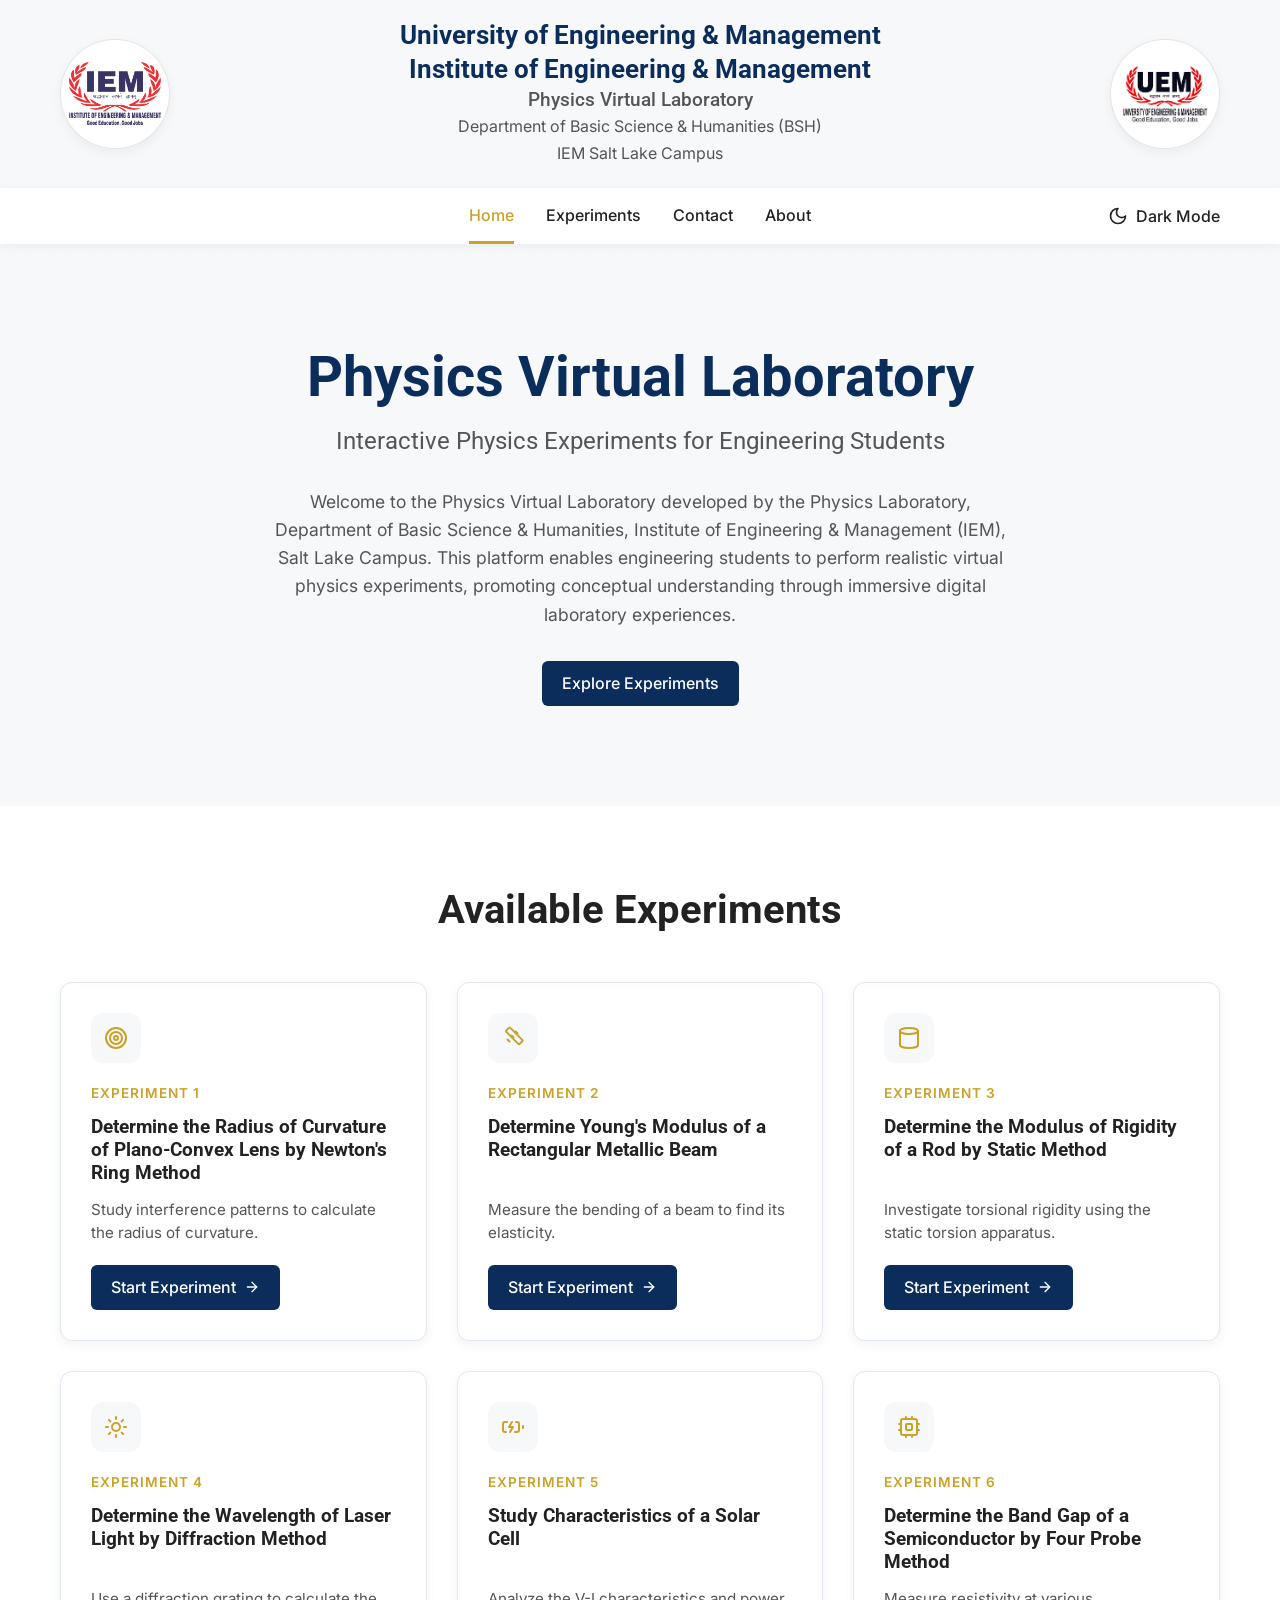
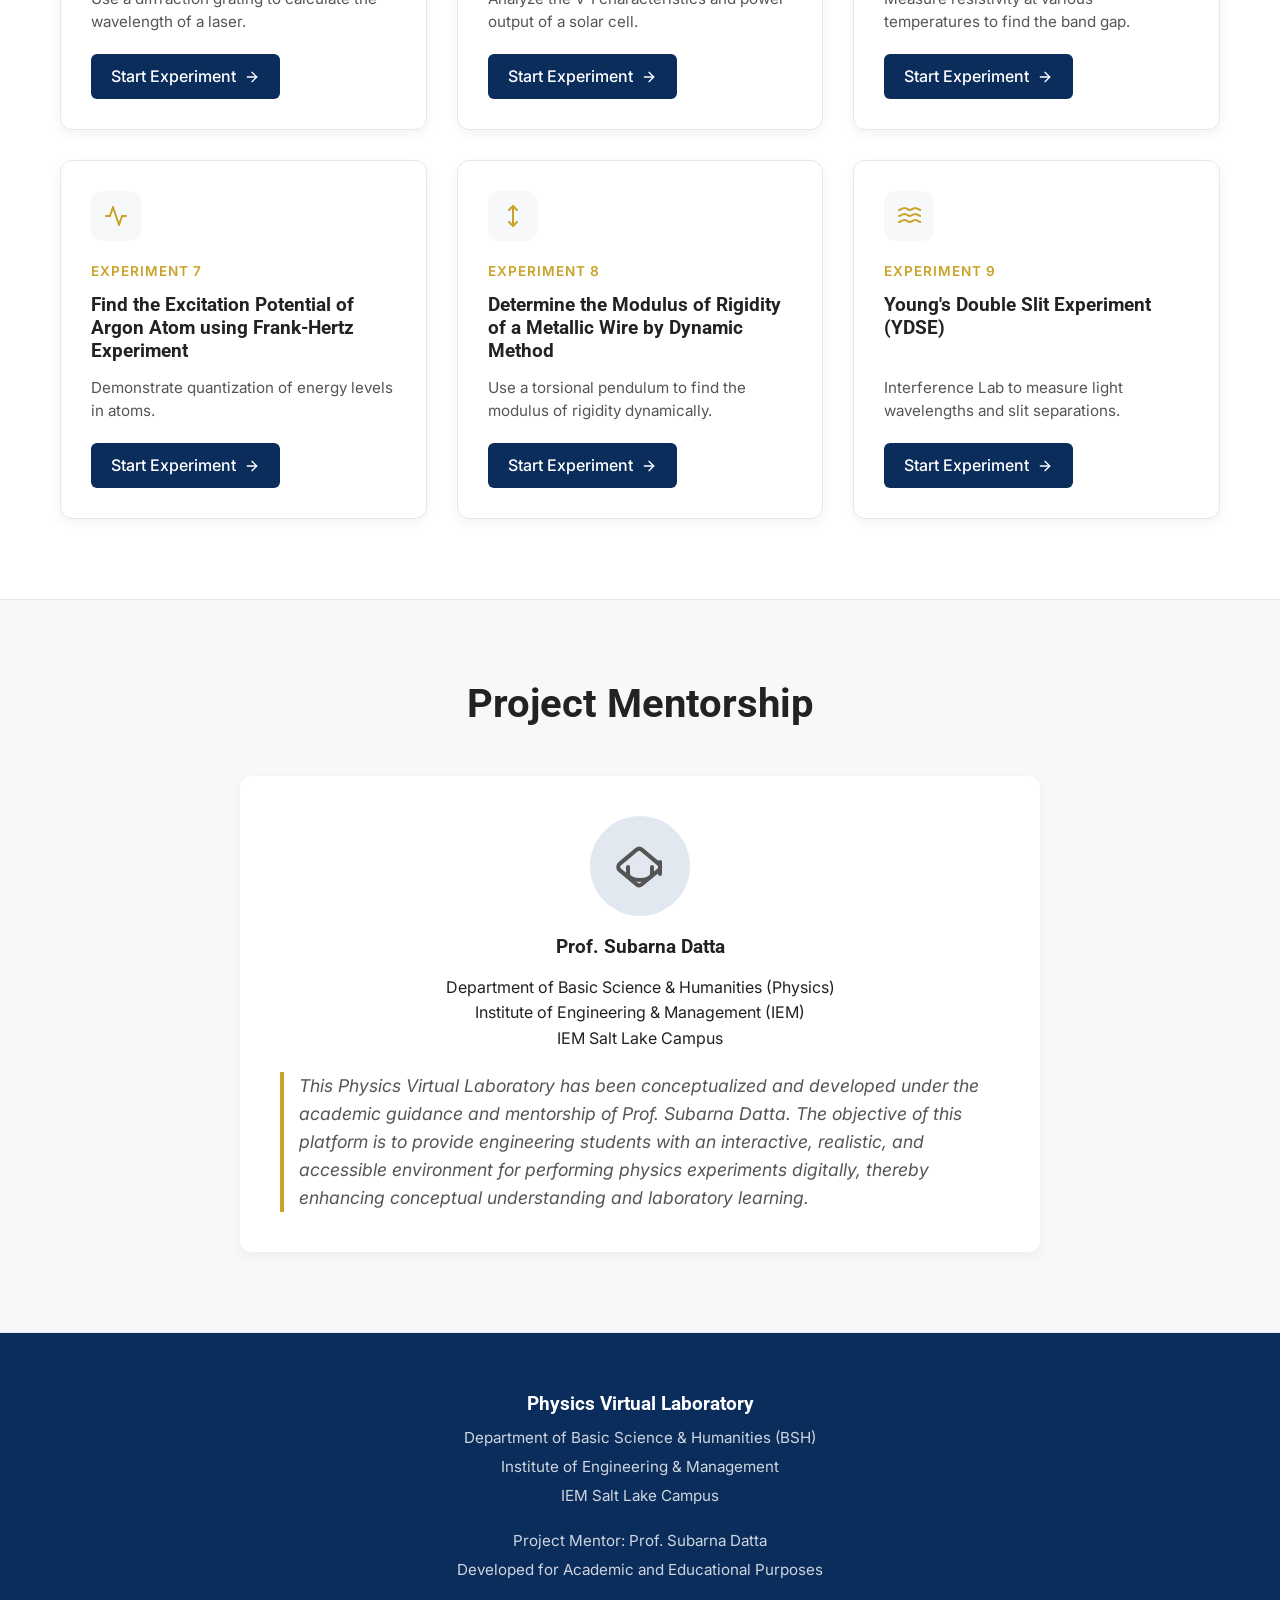
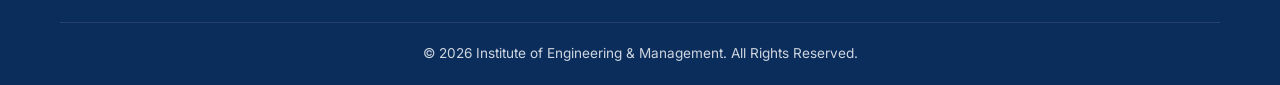
==== index.html @ 0cad0d35 "added the homepage" ====
<!DOCTYPE html>
<html lang="en">
<head>
  <meta charset="UTF-8">
  <meta name="viewport" content="width=device-width, initial-scale=1.0">
  <meta name="description" content="Physics Virtual Laboratory - Institute of Engineering & Management (IEM), Salt Lake Campus">
  <title>Physics Virtual Laboratory | IEM</title>
  
  <!-- Fonts -->
  <link rel="preconnect" href="https://fonts.googleapis.com">
  <link rel="preconnect" href="https://fonts.gstatic.com" crossorigin>
  <link href="https://fonts.googleapis.com/css2?family=Inter:wght@400;500;600&family=Roboto:wght@400;500;700&display=swap" rel="stylesheet">
  
  <!-- CSS -->
  <link rel="stylesheet" href="css/style.css">
</head>
<body>

  <!-- Header -->
  <header class="header">
    <div class="container">
      <div class="logo-container">
        <img src="assets/logos/iem-logo.png" alt="IEM Logo">
      </div>
      
      <div class="university-info">
        <h1 class="data-university">University of Engineering & Management</h1>
        <h2 class="data-institute">Institute of Engineering & Management</h2>
        <h3 class="data-website-name">Physics Virtual Laboratory</h3>
        <p class="data-sub-department">Department of Basic Science & Humanities (BSH)</p>
        <p class="data-campus">IEM Salt Lake Campus</p>
      </div>

      <div class="logo-container">
        <img src="assets/logos/uem-logo.png" alt="UEM Logo">
      </div>
    </div>
  </header>

  <!-- Navigation -->
  <nav class="navbar">
    <div class="container">
      <ul class="nav-links" id="nav-links">
        <li><a href="index.html" class="nav-link active">Home</a></li>
        <li><a href="#experiments" class="nav-link">Experiments</a></li>
        <li><a href="#contact" class="nav-link">Contact</a></li>
        <li><a href="about.html" class="nav-link">About</a></li>
        
      </ul>
      
      <button class="theme-toggle" id="theme-toggle" aria-label="Toggle Dark Mode">
        <svg xmlns="http://www.w3.org/2000/svg" width="20" height="20" viewBox="0 0 24 24" fill="none" stroke="currentColor" stroke-width="2" stroke-linecap="round" stroke-linejoin="round" class="lucide lucide-moon"><path d="M12 3a6 6 0 0 0 9 9 9 9 0 1 1-9-9Z"/></svg>
        Dark Mode
      </button>

      <button class="hamburger" id="hamburger" aria-label="Toggle Menu">
        <svg xmlns="http://www.w3.org/2000/svg" width="24" height="24" viewBox="0 0 24 24" fill="none" stroke="currentColor" stroke-width="2" stroke-linecap="round" stroke-linejoin="round" class="lucide lucide-menu"><line x1="4" x2="20" y1="12" y2="12"/><line x1="4" x2="20" y1="6" y2="6"/><line x1="4" x2="20" y1="18" y2="18"/></svg>
      </button>
    </div>
  </nav>

  <!-- Hero Section -->
  <main>
    <section class="hero">
      <div class="container hero-content">
        <h1 class="data-website-name">Physics Virtual Laboratory</h1>
        <h2 class="data-hero-subtitle">Interactive Physics Experiments for Engineering Students</h2>
        <p class="data-hero-description">Welcome to the Physics Virtual Laboratory developed by the Physics Laboratory, Department of Basic Science & Humanities, Institute of Engineering & Management (IEM), Salt Lake Campus. This platform enables engineering students to perform realistic virtual physics experiments, promoting conceptual understanding through immersive digital laboratory experiences.</p>
        <a href="#experiments" class="btn">Explore Experiments</a>
      </div>
    </section>

    <!-- Available Experiments -->
    <section id="experiments" class="section">
      <div class="container">
        <h2 class="section-title">Available Experiments</h2>
        <div class="experiments-grid" id="experiments-grid">
          <!-- Cards will be dynamically injected here by JS -->
        </div>
      </div>
    </section>

    <!-- Mentorship Section -->
    <section class="section mentorship-section">
      <div class="container">
        <h2 class="section-title">Project Mentorship</h2>
        <div class="mentor-card">
          <div class="mentor-image">
            <svg xmlns="http://www.w3.org/2000/svg" width="48" height="48" viewBox="0 0 24 24" fill="none" stroke="currentColor" stroke-width="2" stroke-linecap="round" stroke-linejoin="round" class="lucide lucide-graduation-cap"><path d="M21.42 10.922a2 2 0 0 1-.019 3.138l-8.5 7.107a2 2 0 0 1-2.541.001l-8.5-7.106a2 2 0 0 1-.039-3.118l8.5-7.129a2 2 0 0 1 2.538 0l8.5 7.107Z"/><path d="M22 10v6"/><path d="M6 12.5V16a6 3 0 0 0 12 0v-3.5"/></svg>
          </div>
          <h3 class="data-mentor-name">Prof. Subarna Datta</h3>
          <p class="data-mentor-dept">Department of Basic Science & Humanities (Physics)</p>
          <p class="data-mentor-inst">Institute of Engineering & Management (IEM)</p>
          <p class="data-campus">Salt Lake Campus</p>
          
          <div class="mentor-quote data-mentor-quote">
            This Physics Virtual Laboratory has been conceptualized and developed under the academic guidance and mentorship of Prof. Subarna Datta. The objective of this platform is to provide engineering students with an interactive, realistic, and accessible environment for performing physics experiments digitally, thereby enhancing conceptual understanding and laboratory learning.
          </div>
        </div>
      </div>
    </section>
  </main>

  <!-- Footer -->
  <footer class="footer" id="contact">
    <div class="container">
      <h3 class="data-website-name">Physics Virtual Laboratory</h3>
      <p class="data-sub-department">Department of Basic Science & Humanities</p>
      <p class="data-institute">Institute of Engineering & Management</p>
      <p class="data-campus">Salt Lake Campus</p>
      
      <div style="margin-top: 20px;">
        <p>Project Mentor: <span class="data-mentor-name">Prof. Subarna Datta</span></p>
        <p>Developed for Academic and Educational Purposes</p>
      </div>

      <div class="footer-bottom">
        &copy; <span class="data-academic-year">2026</span> <span class="data-institute">Institute of Engineering & Management</span>. All Rights Reserved.
      </div>
    </div>
  </footer>

  <!-- Scripts -->
  <script type="module" src="js/script.js"></script>
</body>
</html>
---- css/style.css ----
/* style.css */

/* CSS Variables for Theming */
:root {
  /* Light Theme Colors (Default) */
  --bg-color: #FFFFFF;
  --bg-secondary: #F7F8FA;
  --primary-color: #0B2D5C;
  --accent-color: #C9A227;
  --text-primary: #222222;
  --text-secondary: #555555;
  --card-bg: #FFFFFF;
  --card-shadow: 0 4px 12px rgba(0, 0, 0, 0.05);
  --border-color: #E2E8F0;
  --navbar-bg: rgba(255, 255, 255, 0.95);
  --navbar-shadow: 0 2px 10px rgba(0, 0, 0, 0.05);
  --link-color: #0B2D5C;
  --logo-bg: #FFFFFF;
  --logo-border: rgba(0,0,0,0.1);
  --accordion-bg: #F7F8FA;
  --accordion-hover: #EEEEEE;
  
  /* Fonts */
  --font-main: 'Inter', -apple-system, BlinkMacSystemFont, 'Segoe UI', Roboto, Helvetica, Arial, sans-serif;
  --font-heading: 'Roboto', 'Inter', sans-serif;
}

[data-theme="dark"] {
  /* Dark Theme Colors */
  --bg-color: #121212;
  --bg-secondary: #1E1E1E;
  --primary-color: #1E1E1E;
  --accent-color: #C9A227;
  --text-primary: #F5F5F5;
  --text-secondary: #BDBDBD;
  --card-bg: #252525;
  --card-shadow: 0 4px 12px rgba(0, 0, 0, 0.2);
  --border-color: #333333;
  --navbar-bg: rgba(18, 18, 18, 0.95);
  --navbar-shadow: 0 2px 10px rgba(0, 0, 0, 0.5);
  --link-color: #6EA8FE;
  --logo-bg: #FFFFFF; /* Kept white to blend with logo's white background */
  --logo-border: rgba(255,255,255,0.1);
  --accordion-bg: #2A2A2A;
  --accordion-hover: #333333;
}

/* Base Reset & Typography */
* {
  margin: 0;
  padding: 0;
  box-sizing: border-box;
}

html {
  scroll-behavior: smooth;
}

body {
  font-family: var(--font-main);
  background-color: var(--bg-color);
  color: var(--text-primary);
  line-height: 1.6;
  transition: background-color 0.3s ease, color 0.3s ease;
  overflow-x: hidden;
}

h1, h2, h3, h4, h5, h6 {
  font-family: var(--font-heading);
  font-weight: 700;
  line-height: 1.2;
  margin-bottom: 1rem;
}

a {
  color: var(--link-color);
  text-decoration: none;
  transition: color 0.2s ease;
}

a:hover {
  text-decoration: underline;
}

ul {
  list-style: none;
}

img {
  max-width: 100%;
  height: auto;
  display: block;
}

button {
  cursor: pointer;
  font-family: inherit;
  border: none;
  outline: none;
}

/* Layout Utilities */
.container {
  max-width: 1200px;
  margin: 0 auto;
  padding: 0 20px;
}

.section {
  padding: 80px 0;
}

.section-title {
  text-align: center;
  font-size: 2.5rem;
  margin-bottom: 3rem;
  color: var(--text-primary);
}

/* Header Elements */
.header {
  background-color: var(--bg-secondary);
  padding: 20px 0;
  box-shadow: 0 1px 3px rgba(0,0,0,0.05);
}

.header .container {
  display: flex;
  justify-content: space-between;
  align-items: center;
}

.logo-container {
  width: 110px;
  height: 110px;
  background-color: var(--logo-bg);
  border: 1px solid var(--logo-border);
  border-radius: 50%;
  display: flex;
  justify-content: center;
  align-items: center;
  box-shadow: var(--card-shadow);
  transition: background-color 0.3s ease;
  overflow: hidden;
  padding: 8px;
}

.logo-container img {
  width: 100%;
  height: auto;
  object-fit: contain;
}

.university-info {
  text-align: center;
}

.university-info h1, .university-info h2 {
  font-size: 1.6rem;
  color: var(--primary-color);
  margin-bottom: 0.2rem;
  font-weight: 700;
}

[data-theme="dark"] .university-info h1, [data-theme="dark"] .university-info h2 {
    color: var(--text-primary);
}

.university-info h3 {
  font-size: 1.2rem;
  font-weight: 500;
  color: var(--text-secondary);
  margin-bottom: 0.2rem;
}

.university-info p {
  font-size: 1rem;
  font-weight: 400;
  color: var(--text-secondary);
  margin-bottom: 0.1rem;
}

/* Navigation */
.navbar {
  background-color: var(--navbar-bg);
  box-shadow: var(--navbar-shadow);
  position: sticky;
  top: 0;
  z-index: 1000;
  backdrop-filter: blur(10px);
  transition: background-color 0.3s ease;
}

.navbar .container {
  position: relative;
  display: flex;
  justify-content: center;
  align-items: center;
}

.nav-links {
  display: flex;
  gap: 2rem;
}

.nav-link {
  display: flex;
  align-items: center;
  gap: 0.5rem;
  padding: 15px 0;
  color: var(--text-primary);
  font-weight: 500;
  position: relative;
}

.nav-link:hover {
  text-decoration: none;
  color: var(--accent-color);
}

.nav-link::after {
  content: '';
  position: absolute;
  bottom: 0;
  left: 0;
  width: 0;
  height: 3px;
  background-color: var(--accent-color);
  transition: width 0.3s ease;
}

.nav-link:hover::after,
.nav-link.active::after {
  width: 100%;
}

.nav-link.active {
  color: var(--accent-color);
}

.nav-link svg {
  width: 18px;
  height: 18px;
}

.theme-toggle {
  position: absolute;
  right: 20px;
  background: none;
  border: none;
  color: var(--text-primary);
  cursor: pointer;
  display: flex;
  align-items: center;
  gap: 0.5rem;
  font-size: 1rem;
  font-weight: 500;
  padding: 15px 0;
  transition: color 0.2s ease;
}

.theme-toggle:hover {
  color: var(--accent-color);
}

.hamburger {
  display: none;
  background: none;
  border: none;
  color: var(--text-primary);
  font-size: 1.5rem;
  cursor: pointer;
}

/* Hero Section */
.hero {
  background-color: var(--bg-secondary);
  padding: 100px 0;
  text-align: center;
  position: relative;
  overflow: hidden;
}

.hero::before {
  content: '';
  position: absolute;
  top: 0;
  left: 0;
  right: 0;
  bottom: 0;
  background-image: radial-gradient(var(--border-color) 1px, transparent 1px);
  background-size: 20px 20px;
  opacity: 0.3;
  z-index: 0;
}

[data-theme="dark"] .hero::before {
    opacity: 0.05;
}

.hero-content {
  position: relative;
  z-index: 1;
  max-width: 800px;
  margin: 0 auto;
}

.hero h1 {
  font-size: 3.5rem;
  color: var(--primary-color);
  margin-bottom: 1rem;
}

[data-theme="dark"] .hero h1 {
    color: var(--text-primary);
}

.hero h2 {
  font-size: 1.5rem;
  font-weight: 400;
  color: var(--text-secondary);
  margin-bottom: 2rem;
}

.hero p {
  font-size: 1.1rem;
  color: var(--text-secondary);
  margin-bottom: 2rem;
}

/* Experiment Cards */
.experiments-grid {
  display: grid;
  grid-template-columns: repeat(3, 1fr);
  gap: 30px;
}

.experiment-card {
  background-color: var(--card-bg);
  border-radius: 12px;
  padding: 30px;
  box-shadow: var(--card-shadow);
  transition: transform 0.3s ease, box-shadow 0.3s ease;
  display: flex;
  flex-direction: column;
  height: 100%;
  border: 1px solid var(--border-color);
}

.experiment-card:hover {
  transform: translateY(-5px);
  box-shadow: 0 10px 25px rgba(0,0,0,0.1);
}

[data-theme="dark"] .experiment-card:hover {
    box-shadow: 0 10px 25px rgba(0,0,0,0.4);
}

.experiment-icon {
  width: 50px;
  height: 50px;
  background-color: var(--bg-secondary);
  border-radius: 12px;
  display: flex;
  justify-content: center;
  align-items: center;
  margin-bottom: 20px;
  color: var(--accent-color);
}

.experiment-icon svg {
  width: 24px;
  height: 24px;
}

.experiment-number {
  font-size: 0.85rem;
  font-weight: 600;
  color: var(--accent-color);
  text-transform: uppercase;
  letter-spacing: 1px;
  margin-bottom: 10px;
}

.experiment-title {
  font-size: 1.2rem;
  margin-bottom: 15px;
  color: var(--text-primary);
  flex-grow: 1;
}

.experiment-desc {
  font-size: 0.95rem;
  color: var(--text-secondary);
  margin-bottom: 20px;
  line-height: 1.5;
}

.btn {
  display: inline-flex;
  align-items: center;
  justify-content: center;
  gap: 8px;
  padding: 10px 20px;
  background-color: var(--primary-color);
  color: #fff;
  border-radius: 6px;
  font-weight: 500;
  transition: background-color 0.2s ease, transform 0.1s ease;
  text-decoration: none;
}

[data-theme="dark"] .btn {
  background-color: var(--accent-color);
  color: #000;
}

.btn:hover {
  background-color: var(--accent-color);
  color: #000;
  text-decoration: none;
}

[data-theme="dark"] .btn:hover {
  background-color: #e0b838;
}

.btn:active {
  transform: scale(0.98);
}

.btn-secondary {
  background-color: var(--bg-secondary);
  color: var(--text-primary);
  border: 1px solid var(--border-color);
}

.btn-secondary:hover {
  background-color: var(--border-color);
  color: var(--text-primary);
}

/* Mentorship Section */
.mentorship-section {
  background-color: var(--bg-secondary);
  border-top: 1px solid var(--border-color);
  border-bottom: 1px solid var(--border-color);
}

.mentor-card {
  background-color: var(--card-bg);
  padding: 40px;
  border-radius: 12px;
  box-shadow: var(--card-shadow);
  max-width: 800px;
  margin: 0 auto;
  text-align: center;
}

.mentor-image {
  width: 100px;
  height: 100px;
  border-radius: 50%;
  background-color: var(--border-color);
  margin: 0 auto 20px;
  display: flex;
  justify-content: center;
  align-items: center;
  color: var(--text-secondary);
}

.mentor-quote {
  font-style: italic;
  color: var(--text-secondary);
  font-size: 1.1rem;
  margin-top: 20px;
  border-left: 4px solid var(--accent-color);
  padding-left: 15px;
  text-align: left;
}

/* Footer */
.footer {
  background-color: #0B2D5C;
  color: rgba(255, 255, 255, 0.8);
  padding: 60px 0 20px;
  text-align: center;
}

[data-theme="dark"] .footer {
  background-color: #0a0a0a;
  border-top: 1px solid var(--border-color);
}

.footer h3 {
  color: #ffffff;
  margin-bottom: 10px;
}

.footer p {
  margin-bottom: 5px;
  font-size: 0.95rem;
}

.footer-bottom {
  margin-top: 40px;
  padding-top: 20px;
  border-top: 1px solid rgba(255, 255, 255, 0.1);
  font-size: 0.85rem;
}

/* Experiment Page Specifics */
.breadcrumb {
  padding: 20px 0;
  display: flex;
  gap: 10px;
  font-size: 0.9rem;
  color: var(--text-secondary);
  align-items: center;
}

.breadcrumb a {
  color: var(--text-secondary);
}

.breadcrumb a:hover {
  color: var(--accent-color);
}

.experiment-hero {
  text-align: center;
  padding: 60px 0;
  background-color: var(--bg-secondary);
  border-bottom: 1px solid var(--border-color);
}

.experiment-hero h1 {
  font-size: 2.5rem;
  color: var(--primary-color);
  margin-bottom: 1rem;
  max-width: 900px;
  margin-left: auto;
  margin-right: auto;
}

[data-theme="dark"] .experiment-hero h1 {
  color: var(--text-primary);
}

/* Contributors Accordion */
.contributors-section {
  max-width: 800px;
  margin: 40px auto;
}

.contributors-toggle {
  width: 100%;
  padding: 15px 20px;
  background-color: var(--accordion-bg);
  border: 1px solid var(--border-color);
  border-radius: 8px;
  display: flex;
  justify-content: space-between;
  align-items: center;
  font-size: 1.1rem;
  font-weight: 600;
  color: var(--text-primary);
  transition: background-color 0.2s ease;
}

.contributors-toggle:hover {
  background-color: var(--accordion-hover);
}

.contributors-content {
  max-height: 0;
  overflow: hidden;
  transition: max-height 0.4s ease-out;
}

.contributors-content.open {
  max-height: 2000px; /* large enough to contain all content */
  transition: max-height 0.4s ease-in;
}

.contributors-grid {
  display: grid;
  grid-template-columns: repeat(auto-fill, minmax(250px, 1fr));
  gap: 20px;
  padding: 20px 0;
}

.contributor-card {
  background-color: var(--card-bg);
  border: 1px solid var(--border-color);
  border-radius: 8px;
  padding: 20px;
  text-align: center;
  box-shadow: var(--card-shadow);
}

.contributor-img {
  width: 80px;
  height: 80px;
  border-radius: 50%;
  background-color: var(--bg-secondary);
  margin: 0 auto 15px;
  display: flex;
  justify-content: center;
  align-items: center;
  color: var(--text-secondary);
}

.contributor-name {
  font-weight: 600;
  font-size: 1.1rem;
  margin-bottom: 5px;
  color: var(--text-primary);
}

.contributor-role {
  font-size: 0.85rem;
  color: var(--text-secondary);
  margin-bottom: 15px;
  text-transform: uppercase;
  letter-spacing: 1px;
}

.contributor-btn {
  font-size: 0.9rem;
  padding: 8px 15px;
  width: 100%;
}

.contributor-btn:disabled {
  background-color: var(--border-color);
  color: var(--text-secondary);
  cursor: not-allowed;
  transform: none;
}

/* About & Contact Page */
.content-wrapper {
  max-width: 800px;
  margin: 0 auto;
}

.content-block {
  margin-bottom: 40px;
}

.content-block h2 {
  border-bottom: 2px solid var(--accent-color);
  padding-bottom: 10px;
  display: inline-block;
}

/* Responsive */
@media (max-width: 992px) {
  .experiments-grid {
    grid-template-columns: repeat(2, 1fr);
  }
  
  .university-info h1 {
    font-size: 1.5rem;
  }
}

@media (max-width: 768px) {
  .experiments-grid {
    grid-template-columns: 1fr;
  }
  
  .header .container {
    flex-direction: column;
    text-align: center;
    gap: 15px;
  }
  
  .logo-container {
    display: none; /* Hide logos on mobile to save space, or resize them */
  }

  .nav-links {
    display: none;
    flex-direction: column;
    width: 100%;
    position: absolute;
    top: 100%;
    left: 0;
    background-color: var(--navbar-bg);
    box-shadow: 0 5px 10px rgba(0,0,0,0.1);
    padding: 20px;
    gap: 15px;
  }
  
  .nav-links.active {
    display: flex;
  }
  
  .navbar .container {
    justify-content: space-between;
  }
  
  .hamburger {
    display: block;
    margin-left: auto;
  }
  
  .hero h1 {
    font-size: 2.5rem;
  }
}
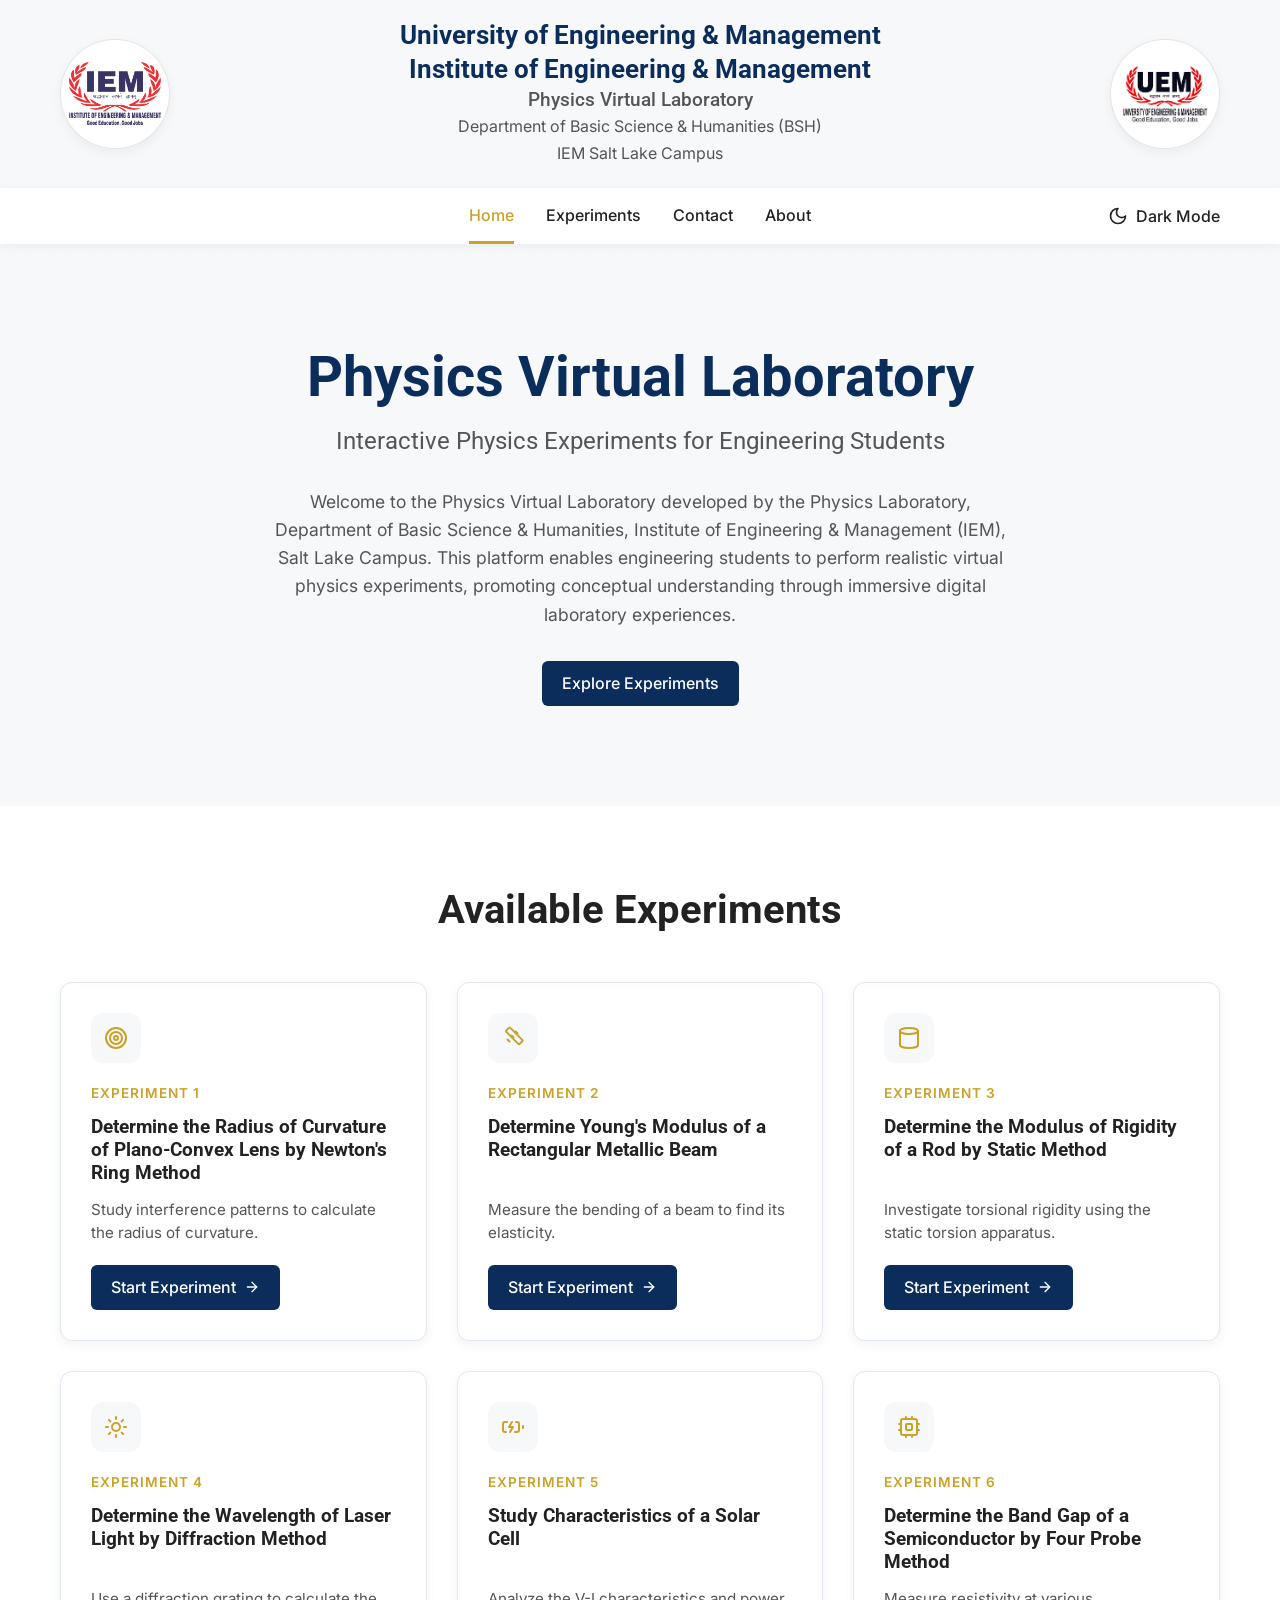
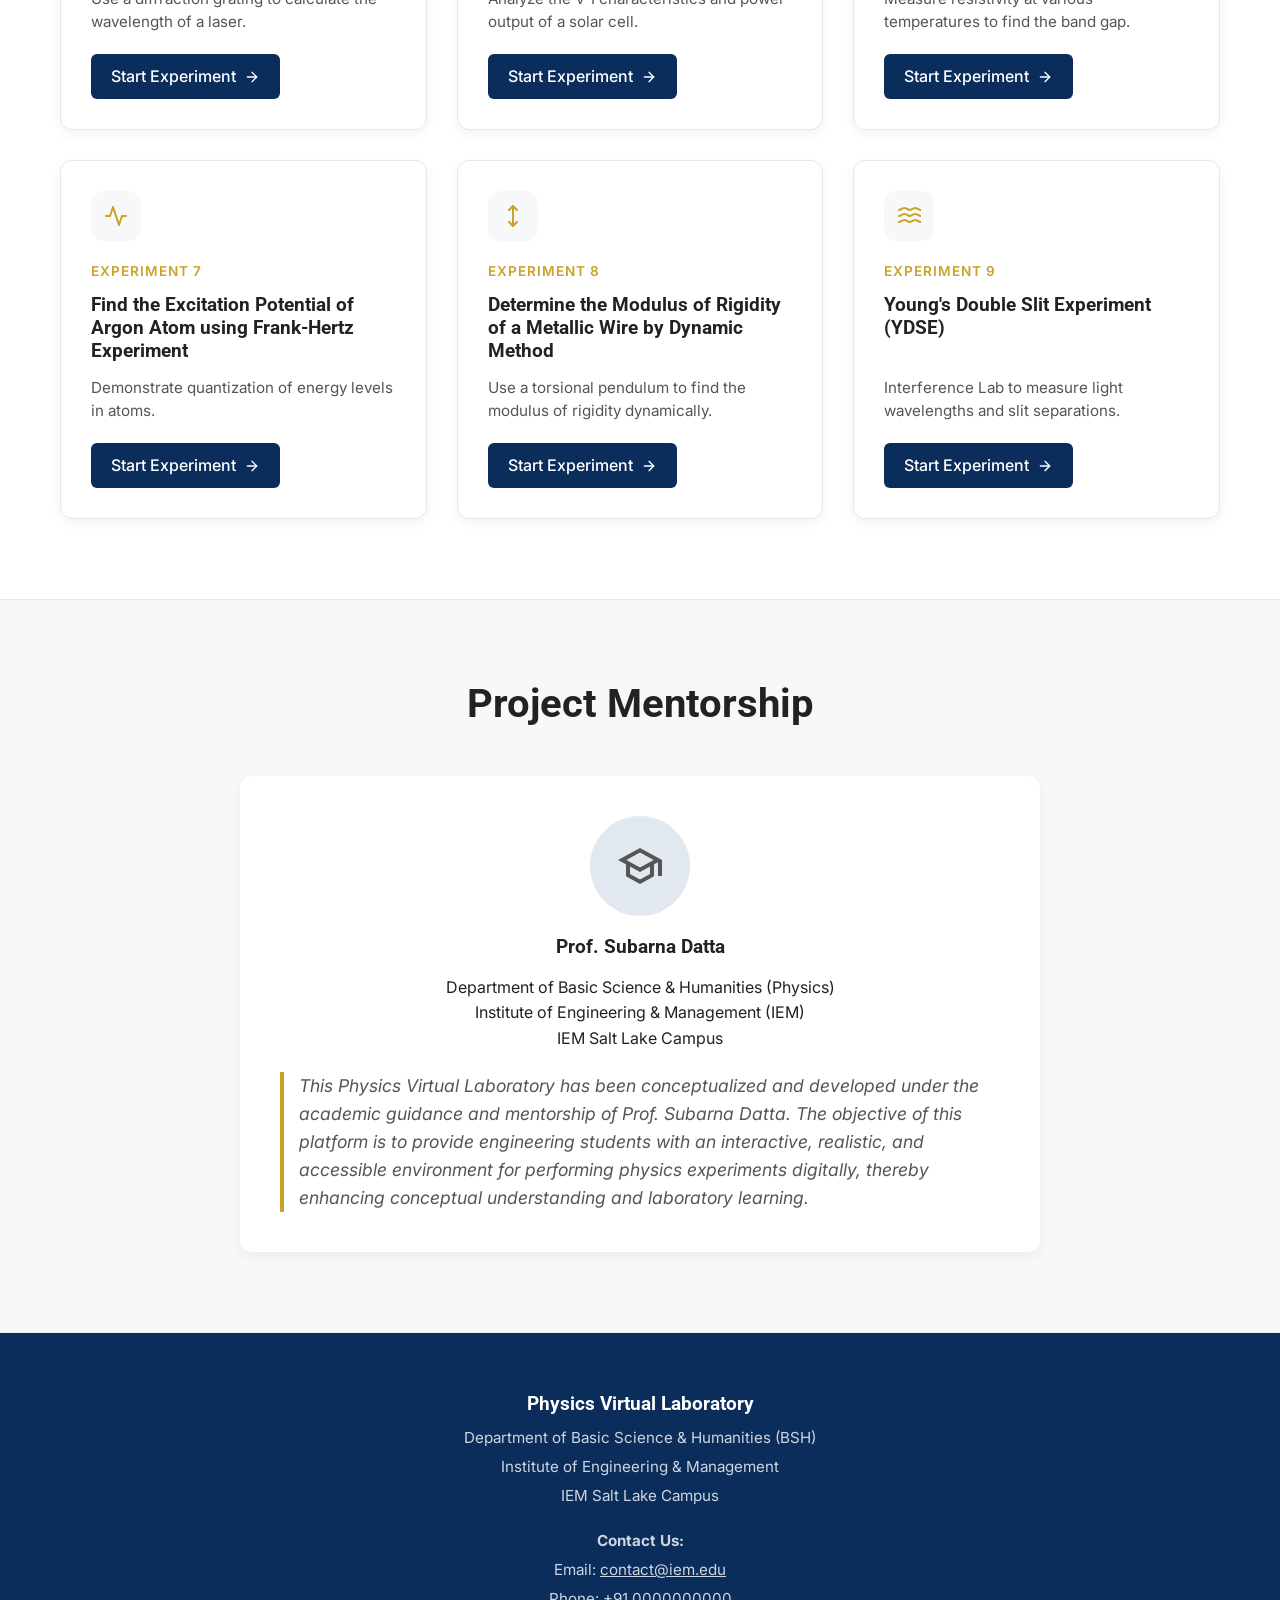
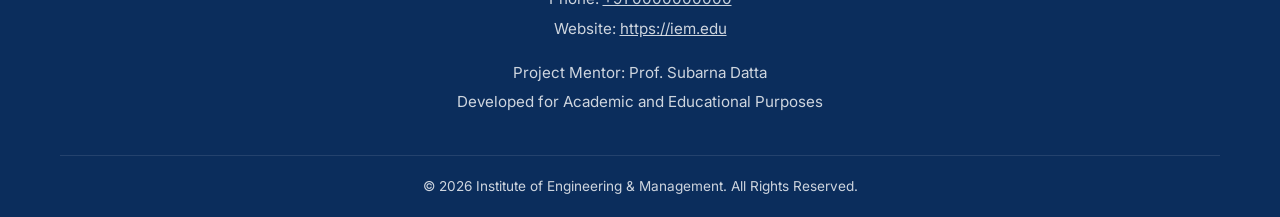
==== commit 1ecfaec4: "feat: implement dynamic data population and add contact information sections to homepage and about p" ====
--- a/index.html
+++ b/index.html
@@ -86,7 +86,7 @@
         <h2 class="section-title">Project Mentorship</h2>
         <div class="mentor-card">
           <div class="mentor-image">
-            <svg xmlns="http://www.w3.org/2000/svg" width="48" height="48" viewBox="0 0 24 24" fill="none" stroke="currentColor" stroke-width="2" stroke-linecap="round" stroke-linejoin="round" class="lucide lucide-graduation-cap"><path d="M21.42 10.922a2 2 0 0 1-.019 3.138l-8.5 7.107a2 2 0 0 1-2.541.001l-8.5-7.106a2 2 0 0 1-.039-3.118l8.5-7.129a2 2 0 0 1 2.538 0l8.5 7.107Z"/><path d="M22 10v6"/><path d="M6 12.5V16a6 3 0 0 0 12 0v-3.5"/></svg>
+            <svg xmlns="http://www.w3.org/2000/svg" width="48" height="48" viewBox="0 0 24 24" fill="currentColor"><path d="M12 3L1 9l4 2.18v6L12 21l7-3.82v-6l2-1.09V17h2V9L12 3zm6.82 6L12 12.72 5.18 9 12 5.28 18.82 9zM17 15.99l-5 2.73-5-2.73v-3.72L12 15l5-2.73v3.72z"/></svg>
           </div>
           <h3 class="data-mentor-name">Prof. Subarna Datta</h3>
           <p class="data-mentor-dept">Department of Basic Science & Humanities (Physics)</p>
@@ -109,6 +109,13 @@
       <p class="data-institute">Institute of Engineering & Management</p>
       <p class="data-campus">Salt Lake Campus</p>
       
+      <div class="contact-info" style="margin-top: 20px;">
+        <p><strong>Contact Us:</strong></p>
+        <p>Email: <a href="#" class="data-contact-email" style="color: inherit; text-decoration: underline;"></a></p>
+        <p>Phone: <a href="#" class="data-contact-phone" style="color: inherit; text-decoration: underline;"></a></p>
+        <p>Website: <a href="#" class="data-contact-website" target="_blank" style="color: inherit; text-decoration: underline;"></a></p>
+      </div>
+
       <div style="margin-top: 20px;">
         <p>Project Mentor: <span class="data-mentor-name">Prof. Subarna Datta</span></p>
         <p>Developed for Academic and Educational Purposes</p>
--- a/css/style.css
+++ b/css/style.css
@@ -672,13 +672,57 @@
   }
   
   .header .container {
-    flex-direction: column;
-    text-align: center;
+    flex-direction: row;
+    flex-wrap: wrap;
+    justify-content: center;
     gap: 15px;
   }
   
   .logo-container {
-    display: none; /* Hide logos on mobile to save space, or resize them */
+    width: 75px;
+    height: 75px;
+    padding: 6px;
+  }
+
+  .university-info {
+    width: 100%;
+    order: 3;
+    margin-top: 5px;
+  }
+
+  /* Typography Adjustments */
+  .university-info h1, .university-info h2 {
+    font-size: 1.3rem;
+  }
+  .university-info h3 {
+    font-size: 1.1rem;
+  }
+  .university-info p {
+    font-size: 0.95rem;
+  }
+
+  .section-title {
+    font-size: 2rem;
+  }
+
+  .hero h1 {
+    font-size: 2.2rem;
+  }
+  
+  .hero h2 {
+    font-size: 1.2rem;
+  }
+  
+  .hero p {
+    font-size: 1rem;
+  }
+  
+  .experiment-hero h1 {
+    font-size: 1.8rem;
+  }
+  
+  .mentor-quote {
+    font-size: 1rem;
   }
 
   .nav-links {
@@ -699,15 +743,18 @@
   }
   
   .navbar .container {
-    justify-content: space-between;
-  }
-  
+    justify-content: flex-end;
+    min-height: 60px;
+  }
+  
+  .theme-toggle {
+    position: static;
+    margin-right: 15px;
+    padding: 0;
+  }
+
   .hamburger {
     display: block;
-    margin-left: auto;
-  }
-  
-  .hero h1 {
-    font-size: 2.5rem;
-  }
-}
+    margin-left: 0;
+  }
+}
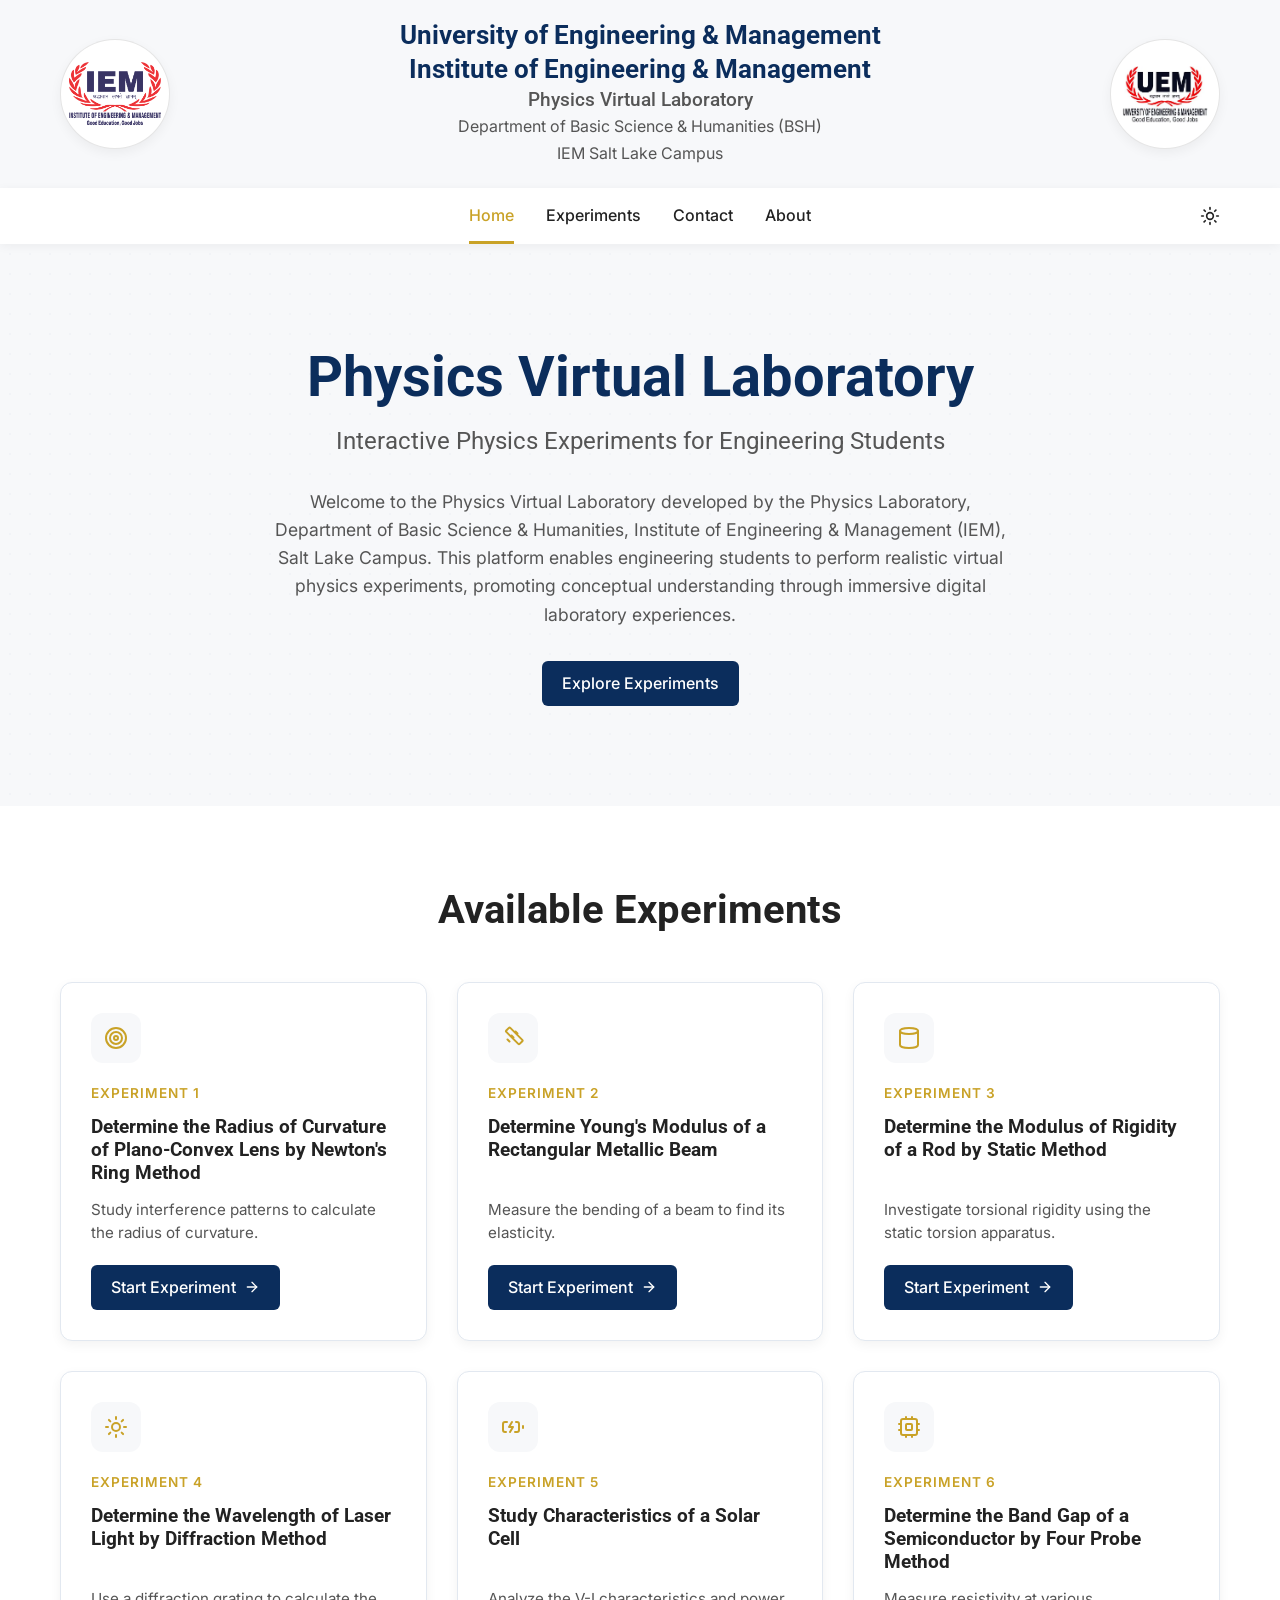
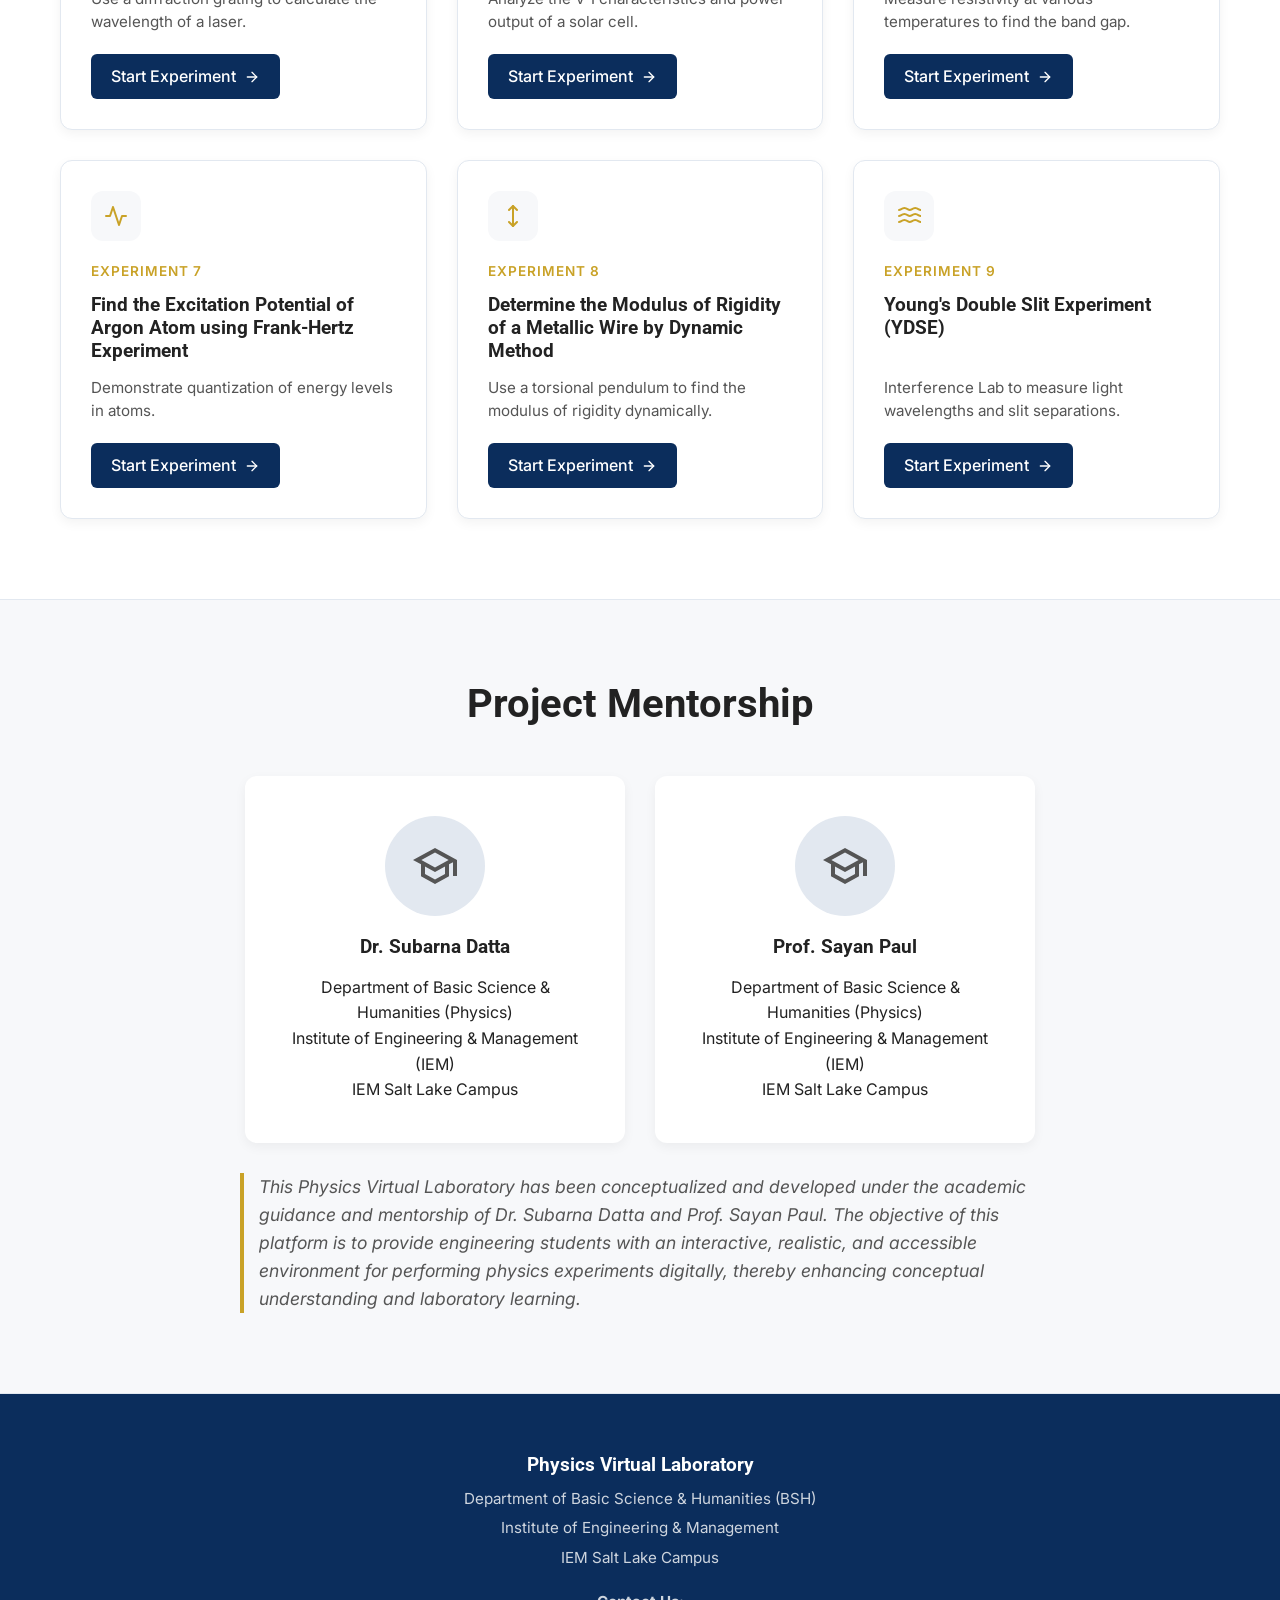
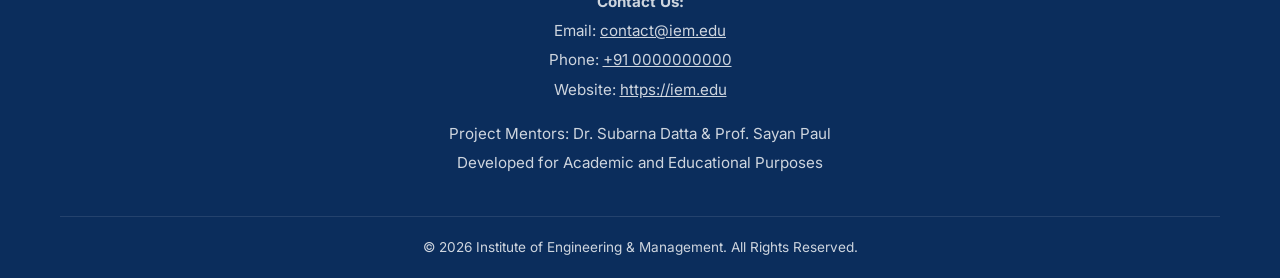
==== commit 63a932e9: "feat: initialize physics virtual laboratory platform with structure for multiple experiments and sit" ====
--- a/index.html
+++ b/index.html
@@ -1,19 +1,24 @@
 <!DOCTYPE html>
 <html lang="en">
+
 <head>
   <meta charset="UTF-8">
   <meta name="viewport" content="width=device-width, initial-scale=1.0">
-  <meta name="description" content="Physics Virtual Laboratory - Institute of Engineering & Management (IEM), Salt Lake Campus">
+  <meta name="description"
+    content="Physics Virtual Laboratory - Institute of Engineering & Management (IEM), Salt Lake Campus">
   <title>Physics Virtual Laboratory | IEM</title>
-  
+
   <!-- Fonts -->
   <link rel="preconnect" href="https://fonts.googleapis.com">
   <link rel="preconnect" href="https://fonts.gstatic.com" crossorigin>
-  <link href="https://fonts.googleapis.com/css2?family=Inter:wght@400;500;600&family=Roboto:wght@400;500;700&display=swap" rel="stylesheet">
-  
+  <link
+    href="https://fonts.googleapis.com/css2?family=Inter:wght@400;500;600&family=Roboto:wght@400;500;700&display=swap"
+    rel="stylesheet">
+
   <!-- CSS -->
   <link rel="stylesheet" href="css/style.css">
 </head>
+
 <body>
 
   <!-- Header -->
@@ -22,7 +27,7 @@
       <div class="logo-container">
         <img src="assets/logos/iem-logo.png" alt="IEM Logo">
       </div>
-      
+
       <div class="university-info">
         <h1 class="data-university">University of Engineering & Management</h1>
         <h2 class="data-institute">Institute of Engineering & Management</h2>
@@ -45,16 +50,33 @@
         <li><a href="#experiments" class="nav-link">Experiments</a></li>
         <li><a href="#contact" class="nav-link">Contact</a></li>
         <li><a href="about.html" class="nav-link">About</a></li>
-        
+
       </ul>
-      
+
       <button class="theme-toggle" id="theme-toggle" aria-label="Toggle Dark Mode">
-        <svg xmlns="http://www.w3.org/2000/svg" width="20" height="20" viewBox="0 0 24 24" fill="none" stroke="currentColor" stroke-width="2" stroke-linecap="round" stroke-linejoin="round" class="lucide lucide-moon"><path d="M12 3a6 6 0 0 0 9 9 9 9 0 1 1-9-9Z"/></svg>
-        Dark Mode
+        <svg xmlns="http://www.w3.org/2000/svg" width="20" height="20" viewBox="0 0 24 24" fill="none"
+          stroke="currentColor" stroke-width="2" stroke-linecap="round" stroke-linejoin="round"
+          class="lucide lucide-sun">
+          <circle cx="12" cy="12" r="4" />
+          <path d="M12 2v2" />
+          <path d="M12 20v2" />
+          <path d="m4.93 4.93 1.41 1.41" />
+          <path d="m17.66 17.66 1.41 1.41" />
+          <path d="M2 12h2" />
+          <path d="M20 12h2" />
+          <path d="m6.34 17.66-1.41 1.41" />
+          <path d="m19.07 4.93-1.41 1.41" />
+        </svg>
       </button>
 
       <button class="hamburger" id="hamburger" aria-label="Toggle Menu">
-        <svg xmlns="http://www.w3.org/2000/svg" width="24" height="24" viewBox="0 0 24 24" fill="none" stroke="currentColor" stroke-width="2" stroke-linecap="round" stroke-linejoin="round" class="lucide lucide-menu"><line x1="4" x2="20" y1="12" y2="12"/><line x1="4" x2="20" y1="6" y2="6"/><line x1="4" x2="20" y1="18" y2="18"/></svg>
+        <svg xmlns="http://www.w3.org/2000/svg" width="24" height="24" viewBox="0 0 24 24" fill="none"
+          stroke="currentColor" stroke-width="2" stroke-linecap="round" stroke-linejoin="round"
+          class="lucide lucide-menu">
+          <line x1="4" x2="20" y1="12" y2="12" />
+          <line x1="4" x2="20" y1="6" y2="6" />
+          <line x1="4" x2="20" y1="18" y2="18" />
+        </svg>
       </button>
     </div>
   </nav>
@@ -65,7 +87,10 @@
       <div class="container hero-content">
         <h1 class="data-website-name">Physics Virtual Laboratory</h1>
         <h2 class="data-hero-subtitle">Interactive Physics Experiments for Engineering Students</h2>
-        <p class="data-hero-description">Welcome to the Physics Virtual Laboratory developed by the Physics Laboratory, Department of Basic Science & Humanities, Institute of Engineering & Management (IEM), Salt Lake Campus. This platform enables engineering students to perform realistic virtual physics experiments, promoting conceptual understanding through immersive digital laboratory experiences.</p>
+        <p class="data-hero-description">Welcome to the Physics Virtual Laboratory developed by the Physics Laboratory,
+          Department of Basic Science & Humanities, Institute of Engineering & Management (IEM), Salt Lake Campus. This
+          platform enables engineering students to perform realistic virtual physics experiments, promoting conceptual
+          understanding through immersive digital laboratory experiences.</p>
         <a href="#experiments" class="btn">Explore Experiments</a>
       </div>
     </section>
@@ -84,17 +109,38 @@
     <section class="section mentorship-section">
       <div class="container">
         <h2 class="section-title">Project Mentorship</h2>
-        <div class="mentor-card">
-          <div class="mentor-image">
-            <svg xmlns="http://www.w3.org/2000/svg" width="48" height="48" viewBox="0 0 24 24" fill="currentColor"><path d="M12 3L1 9l4 2.18v6L12 21l7-3.82v-6l2-1.09V17h2V9L12 3zm6.82 6L12 12.72 5.18 9 12 5.28 18.82 9zM17 15.99l-5 2.73-5-2.73v-3.72L12 15l5-2.73v3.72z"/></svg>
+        <div class="mentors-grid">
+          <div class="mentor-card">
+            <div class="mentor-image">
+              <svg xmlns="http://www.w3.org/2000/svg" width="48" height="48" viewBox="0 0 24 24" fill="currentColor">
+                <path
+                  d="M12 3L1 9l4 2.18v6L12 21l7-3.82v-6l2-1.09V17h2V9L12 3zm6.82 6L12 12.72 5.18 9 12 5.28 18.82 9zM17 15.99l-5 2.73-5-2.73v-3.72L12 15l5-2.73v3.72z" />
+              </svg>
+            </div>
+            <h3>Dr. Subarna Datta</h3>
+            <p class="data-mentor-dept">Department of Basic Science &amp; Humanities (Physics)</p>
+            <p class="data-mentor-inst">Institute of Engineering &amp; Management (IEM)</p>
+            <p class="data-campus">Salt Lake Campus</p>
           </div>
-          <h3 class="data-mentor-name">Prof. Subarna Datta</h3>
-          <p class="data-mentor-dept">Department of Basic Science & Humanities (Physics)</p>
-          <p class="data-mentor-inst">Institute of Engineering & Management (IEM)</p>
-          <p class="data-campus">Salt Lake Campus</p>
-          
+          <div class="mentor-card">
+            <div class="mentor-image">
+              <svg xmlns="http://www.w3.org/2000/svg" width="48" height="48" viewBox="0 0 24 24" fill="currentColor">
+                <path
+                  d="M12 3L1 9l4 2.18v6L12 21l7-3.82v-6l2-1.09V17h2V9L12 3zm6.82 6L12 12.72 5.18 9 12 5.28 18.82 9zM17 15.99l-5 2.73-5-2.73v-3.72L12 15l5-2.73v3.72z" />
+              </svg>
+            </div>
+            <h3>Prof. Sayan Paul</h3>
+            <p class="data-mentor-dept">Department of Basic Science &amp; Humanities (Physics)</p>
+            <p class="data-mentor-inst">Institute of Engineering &amp; Management (IEM)</p>
+            <p class="data-campus">Salt Lake Campus</p>
+          </div>
+        </div>
+        <div class="mentor-quote-container">
           <div class="mentor-quote data-mentor-quote">
-            This Physics Virtual Laboratory has been conceptualized and developed under the academic guidance and mentorship of Prof. Subarna Datta. The objective of this platform is to provide engineering students with an interactive, realistic, and accessible environment for performing physics experiments digitally, thereby enhancing conceptual understanding and laboratory learning.
+            This Physics Virtual Laboratory has been conceptualized and developed under the academic guidance and
+            mentorship of Dr. Subarna Datta and Prof. Sayan Paul. The objective of this platform is to provide
+            engineering students with an interactive, realistic, and accessible environment for performing physics
+            experiments digitally, thereby enhancing conceptual understanding and laboratory learning.
           </div>
         </div>
       </div>
@@ -108,21 +154,23 @@
       <p class="data-sub-department">Department of Basic Science & Humanities</p>
       <p class="data-institute">Institute of Engineering & Management</p>
       <p class="data-campus">Salt Lake Campus</p>
-      
+
       <div class="contact-info" style="margin-top: 20px;">
         <p><strong>Contact Us:</strong></p>
         <p>Email: <a href="#" class="data-contact-email" style="color: inherit; text-decoration: underline;"></a></p>
         <p>Phone: <a href="#" class="data-contact-phone" style="color: inherit; text-decoration: underline;"></a></p>
-        <p>Website: <a href="#" class="data-contact-website" target="_blank" style="color: inherit; text-decoration: underline;"></a></p>
+        <p>Website: <a href="#" class="data-contact-website" target="_blank"
+            style="color: inherit; text-decoration: underline;"></a></p>
       </div>
 
       <div style="margin-top: 20px;">
-        <p>Project Mentor: <span class="data-mentor-name">Prof. Subarna Datta</span></p>
+        <p>Project Mentors: <span class="data-mentor-name">Dr. Subarna Datta & Prof. Sayan Paul</span></p>
         <p>Developed for Academic and Educational Purposes</p>
       </div>
 
       <div class="footer-bottom">
-        &copy; <span class="data-academic-year">2026</span> <span class="data-institute">Institute of Engineering & Management</span>. All Rights Reserved.
+        &copy; <span class="data-academic-year">2026</span> <span class="data-institute">Institute of Engineering &
+          Management</span>. All Rights Reserved.
       </div>
     </div>
   </footer>
@@ -130,4 +178,5 @@
   <!-- Scripts -->
   <script type="module" src="js/script.js"></script>
 </body>
-</html>
+
+</html>
--- a/css/style.css
+++ b/css/style.css
@@ -447,13 +447,20 @@
   border-bottom: 1px solid var(--border-color);
 }
 
+.mentors-grid {
+  display: flex;
+  justify-content: center;
+  gap: 30px;
+  flex-wrap: wrap;
+}
+
 .mentor-card {
   background-color: var(--card-bg);
   padding: 40px;
   border-radius: 12px;
   box-shadow: var(--card-shadow);
-  max-width: 800px;
-  margin: 0 auto;
+  max-width: 380px;
+  flex: 1 1 300px;
   text-align: center;
 }
 
@@ -467,6 +474,11 @@
   justify-content: center;
   align-items: center;
   color: var(--text-secondary);
+}
+
+.mentor-quote-container {
+  max-width: 800px;
+  margin: 30px auto 0;
 }
 
 .mentor-quote {
